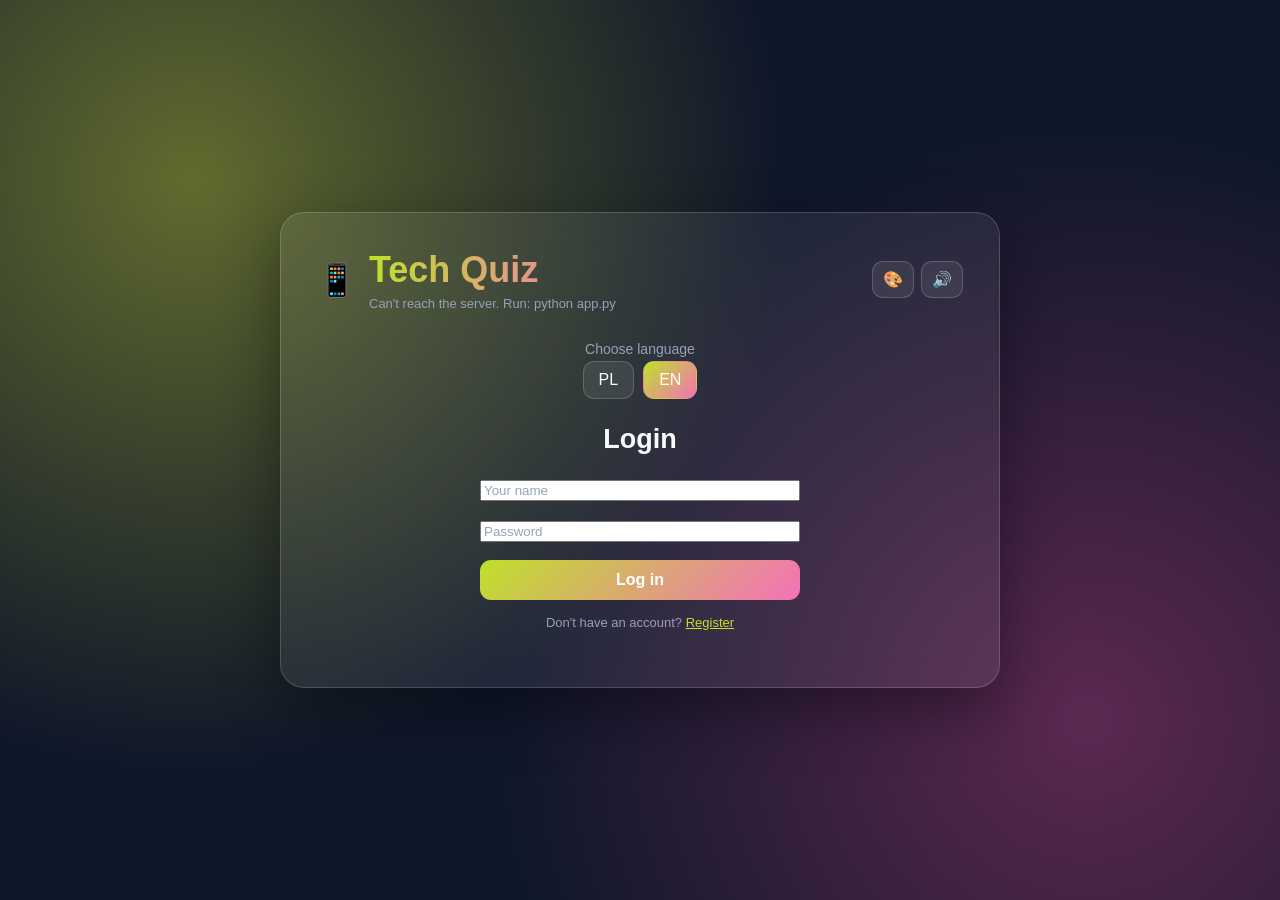
==== index.html @ 25a09308 "Przeniesienie index.html poza folder templates" ====
<!DOCTYPE html>
<html lang="pl">
 <!-- Metadane strony, tytuł i podłączenie arkusza stylów. -->
 <head>
  <meta charset="utf-8"/>
  <meta content="width=device-width, initial-scale=1" name="viewport"/>
  <meta content="#111827" name="theme-color"/>
  <title>
   Quiz
  </title>
  <link href="/static/style.css" rel="stylesheet"/>
 </head>
 <body>
  <!-- Główny panel aplikacji; zawiera ekran startowy, quiz i podsumowanie. -->
  <div class="card">
   <!-- Nagłówek z nazwą quizu oraz przyciskami motywu i dźwięku. -->
   <header class="top">
    <div class="logo-title">
     <span class="logo">
      📱
     </span>
     <div class="titles">
      <h1 data-i18n="title" id="main-title">
       Quiz o technologii
      </h1>
      <p id="db-info">
      </p>
     </div>
    </div>
    <div class="top-actions">
     <button class="small-btn" id="theme-btn" title="Motyw" type="button">
      🎨
     </button>
     <button class="small-btn" id="sound-btn" title="D&zacute;wi&eogon;k" type="button">
      🔊
     </button>
    </div>
   </header>
   <!-- Ekran konfiguracji: język, liczba pytań, kategoria, tryb i trudność. -->
<!-- Ekran startowy z dodaną sekcją logowania -->
<div id="start-screen">
  
<!-- W pełni przetłumaczalna sekcja logowania/rejestracji -->
<div id="auth-box">
  
  <!-- Wybierz język -->
  <div class="field-group" style="margin-bottom: 20px;">
    <p data-i18n="chooseLang">Wybierz język</p>
    <div class="lang">
      <button type="button" data-lang="pl" class="active">PL</button>
      <button type="button" data-lang="en">EN</button>
    </div>
  </div>

  <!-- Formularz Logowania -->
  <div id="login-view">
    <h2 data-i18n="loginTitle">Zaloguj się</h2>
    <div class="name-label">
      <input type="text" id="loginUser" data-i18n-placeholder="namePlaceholder" placeholder="Nazwa użytkownika" required>
      <input type="password" id="loginPass" data-i18n-placeholder="passwordPlaceholder" placeholder="Hasło" required>
    </div>
    <button type="button" id="login-submit-btn" data-i18n="loginBtn">Zaloguj</button>
    <p style="margin-top:15px; font-size:13px; color:var(--muted);">
      <span data-i18n="noAccount">Nie masz konta? </span><a href="#" id="go-to-signup" data-i18n="registerLink" style="color:var(--accent1);">Zarejestruj się</a>
    </p>
  </div>

  <!-- Formularz Rejestracji -->
  <div id="signup-view" hidden>
    <h2 data-i18n="signupTitle">Stwórz konto</h2>
    <div class="name-label">
      <input type="text" id="signupUser" data-i18n-placeholder="namePlaceholder" placeholder="Wybierz login" required>
      <input type="password" id="signupPass" data-i18n-placeholder="passwordPlaceholder" placeholder="Wybierz hasło" required>
    </div>
    <button type="button" id="signup-submit-btn" data-i18n="signupBtn">Zarejestruj</button>
    <p style="margin-top:15px; font-size:13px; color:var(--muted);">
      <span data-i18n="haveAccount">Masz już konto? </span><a href="#" id="go-to-login" data-i18n="loginLink" style="color:var(--accent1);">Zaloguj się</a>
    </p>
  </div>
</div>
  <!-- UKRYTA KONFIGURACJA QUIZU (Pokaże się po zalogowaniu) -->
  <div id="quiz-config-view" style="display:none; width:100%; flex-direction:column; align-items:center; gap:17px;">
    <div id="quiz-picker" class="field-group">
      <p data-i18n="chooseQuiz"></p>
      <div id="quiz-buttons" class="choices"></div>
    </div>
    
    <div class="field-group">
      <p data-i18n="choosePack"></p>
      <div id="pack-buttons" class="choices"></div>
    </div>

    <div class="field-group">
      <p data-i18n="chooseCategory"></p>
      <div id="category-buttons" class="choices"></div>
    </div>

    <div class="field-group">
      <p data-i18n="chooseMode"></p>
      <div class="choices">
        <button type="button" data-mode="classic" class="active" data-i18n="classic"></button>
        <button type="button" data-mode="survival" data-i18n="survival"></button>
        <button type="button" data-mode="blitz" data-i18n="blitz"></button>
        <button type="button" data-mode="duel" data-i18n="duel"></button>
        <button type="button" data-mode="daily" data-i18n="daily"></button>
      </div>
    </div>

    <div id="players-config" class="player-config" hidden>
      <label>
        <span data-i18n="player1"></span>
        <input type="text" id="player1-name" value="">
      </label>
      <label>
        <span data-i18n="player2"></span>
        <input type="text" id="player2-name" value="">
      </label>
    </div>

    <div class="field-group">
      <p data-i18n="chooseDifficulty"></p>
      <div class="choices">
        <button type="button" data-difficulty="easy" data-i18n="easy"></button>
        <button type="button" data-difficulty="medium" class="active" data-i18n="medium"></button>
        <button type="button" data-difficulty="hard" data-i18n="hard"></button>
      </div>
    </div>

    <!-- Poprawiony przycisk wylogowania z obsługą języków -->
    <div class="field-group" style="margin-top: 10px; margin-bottom: 5px;">
     <button type="button" id="logout-btn" data-i18n="logoutBtn" style="background: rgba(239, 68, 68, 0.2); border-color: var(--bad); color: #fca5a5;">
    ← Wyloguj
     </button>
    </div>

    <button type="button" id="start-btn" data-i18n="start"></button>
  </div>

</div>
   <!-- Ekran rozgrywki: pasek postępu, zegar, koła ratunkowe i odpowiedzi. -->
   <section hidden="" id="quiz">
    <div class="quiz-toolbar">
     <span id="mode-label">
     </span>
     <button data-i18n="pause" id="pause-btn" type="button">
      ⏸ Pauza
     </button>
    </div>
    <div class="bar">
     <div id="bar-fill">
     </div>
    </div>
    <p id="progress">
    </p>
    <div class="timer-row">
     <div class="timer">
      <div id="timer-fill">
      </div>
     </div>
     <span id="timer-text">
     </span>
    </div>
    <!-- Jednorazowe pomoce w trakcie gry. -->
    <div class="lifelines" id="lifelines">
     <button id="fifty-btn" type="button">
      🌓 50/50
     </button>
     <button id="time-btn" type="button">
      ⏱ +10 s
     </button>
    </div>
    <h2 id="question">
    </h2>
    <img alt="" hidden="" id="question-image"/>
    <div id="answers">
    </div>
    <p hidden="" id="feedback">
    </p>
    <p hidden="" id="explanation">
    </p>
    <div aria-live="polite" class="badge-live" id="badge-live">
    </div>
    <button hidden="" id="next" type="button">
    </button>
    <div hidden="" id="pause-screen">
     <h2 data-i18n="paused" id="pause-title">
      Pauza
     </h2>
     <button data-i18n="resume" id="resume-btn" type="button">
      ▶ Wzn&oacute;w
     </button>
     <button data-i18n="restart" id="restart-btn" type="button">
      &orarr; Wr&oacute;&cacute; do menu
     </button>
    </div>
   </section>
   <!-- Ekran końcowy: wynik, odznaki, zapis i ranking. -->
   <section hidden="" id="end">
    <div aria-hidden="true" id="confetti">
    </div>
    <h2 id="result">
    </h2>
    <div class="badges" id="badges">
    </div>
    <div hidden="" id="duel-result">
    </div>
    <label class="name-label">
     <span data-i18n="namePlaceholder">
      Twoje imi&eogon;
     </span>
     <input data-i18n-placeholder="namePlaceholder" id="name" maxlength="40" placeholder="Twoje imi&eogon;" hidden/>
    </label>
    <button data-i18n="save" id="save" type="button">
     Zapisz wynik
    </button>
    <button data-i18n="again" id="again" type="button">
     Zagraj jeszcze raz
    </button>
    <h3 id="rank-title">
    </h3>
    <div class="choices" id="rank-tabs">
    </div>
    <ol id="ranking">
    </ol>
   </section>
  </div>
  <!-- Logika gry znajduje się w pliku JavaScript. -->
  <script src="/static/script.js">
  </script>
 </body>
</html>
---- static/style.css ----
/* Kolory i zmienne globalne używane w całym interfejsie. */
:root {
  --text:#f8fafc;
  --muted:#94a3b8;
  --accent1:#bfe02c;
  --accent2:#f472b6;
  --good:#22c55e;
  --bad:#ef4444;
  --panel:rgba(255,255,255,.07);
  --border:rgba(255,255,255,.17);
  --base:#0f172a
}
* {
  box-sizing:border-box
}
/* Układ całej strony i tło aplikacji. */
body {
  margin:0;
  min-height:100vh;
  padding:24px;
  display:flex;
  align-items:center;
  justify-content:center;
  font-family:"Segoe UI",Arial,sans-serif;
  color:var(--text);
  background:radial-gradient(circle at 15% 20%,rgba(209,223,52,.42),transparent 45%),radial-gradient(circle at 85% 80%,rgba(236,72,153,.35),transparent 45%),var(--base);
  background-attachment:fixed;
  transition:background .3s,color .3s
}
.card {
  position:relative;
  overflow:hidden;
  width:100%;
  max-width:720px;
  padding:clamp(20px,4vw,36px);
  border-radius:24px;
  background:rgba(255,255,255,.07);
  border:1px solid var(--border);
  backdrop-filter:blur(16px);
  -webkit-backdrop-filter:blur(16px);
  box-shadow:0 20px 60px rgba(0,0,0,.4);
  animation:appear .45s ease
}
@keyframes appear {
  from {
    opacity:0;
    transform:translateY(12px)
  }
  to {
    opacity:1;
    transform:translateY(0)
  }
}
/* Typografia nagłówków. */
h1 {
  margin:0;
  font-size:clamp(27px,5vw,36px);
  background:linear-gradient(90deg,var(--accent1),var(--accent2));
  -webkit-background-clip:text;
  background-clip:text;
  color:transparent
}
h2 {
  font-size:clamp(21px,4vw,27px);
  line-height:1.35
}
h3 {
  margin-top:24px
}
/* Nagłówek, logo i przyciski ustawień. */
.top {
  display:flex;
  align-items:center;
  justify-content:space-between;
  gap:14px;
  margin-bottom:22px
}
.logo-title {
  display:flex;
  align-items:center;
  gap:12px;
  min-width:0
}
.logo {
  font-size:32px
}
.titles {
  display:flex;
  flex-direction:column;
  gap:5px
}
.titles p {
  margin:0;
  color:var(--muted);
  font-size:13px
}
.top-actions {
  display:flex;
  gap:7px
}
.small-btn {
  padding:8px 10px!important;
  min-width:0!important
}
/* Wspólne style przycisków oraz ich stany aktywne i wyłączone. */
button {
  font:inherit
}
.lang,.choices,/* Przyciski pomocy 50/50 i dodatkowego czasu. */
.lifelines {
  display:flex;
  flex-wrap:wrap;
  justify-content:center;
  gap:9px
}
.lang button,.choices button,.small-btn,.lifelines button,#pause-btn,#restart-btn {
  padding:9px 15px;
  color:var(--text);
  cursor:pointer;
  background:rgba(255,255,255,.08);
  border:1px solid var(--border);
  border-radius:11px;
  transition:transform .18s,background .18s,border-color .18s
}
.lang button:hover,.choices button:hover,.small-btn:hover,.lifelines button:hover,#pause-btn:hover,#restart-btn:hover {
  background:rgba(255,255,255,.16);
  transform:translateY(-1px)
}
.lang button.active,.choices button.active,#start-btn,#resume-btn,#next,#save,#end #again {
  background:linear-gradient(135deg,var(--accent1),var(--accent2));
  border-color:transparent;
  color:white
}
.choices button:disabled,button:disabled {
  opacity:.45;
  cursor:not-allowed;
  transform:none
}
/* Układ pól wyboru na ekranie startowym. */
.choices {
  margin-top:8px
}
/* Odstępy i wygląd sekcji ustawień. */
.field-group {
  width:100%;
  display:flex;
  flex-direction:column;
  align-items:center;
  gap:4px
}
.field-group>p,#start-screen>p {
  margin:0;
  color:var(--muted);
  font-size:14px
}
#start-screen {
  display:flex;
  flex-direction:column;
  align-items:center;
  gap:17px;
  padding:8px 0;
  animation:appear .4s ease
}
#quiz-picker {
  display:flex;
  flex-direction:column;
  align-items:center;
  gap:7px
}
#quiz-picker[hidden],[hidden] {
  display:none!important
}
#start-btn,#resume-btn {
  padding:14px 44px;
  font-weight:750;
  font-size:19px;
  border:0;
  border-radius:14px;
  cursor:pointer;
  transition:transform .2s,filter .2s
}
#start-btn:hover,#resume-btn:hover,#next:hover,#save:hover,#again:hover {
  filter:brightness(1.08);
  transform:translateY(-2px)
}
/* Stopka strony i odnośnik do repozytorium. */
.footer {
  display:flex;
  flex-direction:column;
  align-items:center;
  gap:6px;
  margin-top:3px;
  font-size:12px;
  color:var(--muted)
}
.footer a {
  color:var(--accent1);
  font-weight:700;
  text-decoration:none
}
.footer a:hover {
  text-decoration:underline
}
/* Pasek narzędzi rozgrywki i etykieta trybu. */
.quiz-toolbar {
  display:flex;
  align-items:center;
  justify-content:space-between;
  gap:10px;
  margin-bottom:12px
}
#mode-label {
  font-size:13px;
  color:var(--muted)
}
#pause-btn {
  font-size:13px;
  font-weight:700
}
/* Pasek postępu pytań. */
.bar {
  height:9px;
  background:rgba(255,255,255,.12);
  border-radius:999px;
  overflow:hidden;
  margin-bottom:12px
}
#bar-fill {
  height:100%;
  width:0;
  background:linear-gradient(90deg,var(--accent1),var(--accent2));
  border-radius:999px;
  transition:width .3s
}
#progress {
  margin:0 0 10px;
  color:var(--muted);
  font-size:14px
}
/* Zegar i pasek czasu na odpowiedź. */
.timer-row {
  display:flex;
  align-items:center;
  gap:12px;
  margin-bottom:15px
}
.timer {
  flex:1;
  height:6px;
  background:rgba(255,255,255,.12);
  border-radius:999px;
  overflow:hidden
}
#timer-fill {
  height:100%;
  width:100%;
  background:var(--accent2);
  transition:width .1s linear
}
#timer-fill.low {
  background:var(--bad)
}
#timer-text {
  min-width:45px;
  text-align:right;
  font-weight:700;
  font-variant-numeric:tabular-nums
}
.lifelines {
  justify-content:flex-start;
  margin:4px 0 12px
}
.lifelines button {
  font-size:13px
}
.lifelines button:disabled {
  opacity:.4
}
/* Treść pytania, opcjonalny obraz i przyciski odpowiedzi. */
#question {
  margin:12px 0 18px
}
#question-image {
  display:block;
  max-width:100%;
  max-height:300px;
  object-fit:contain;
  margin:0 auto 18px;
  border-radius:14px;
  border:1px solid var(--border)
}
#answers {
  counter-reset:answer
}
#answers button {
  counter-increment:answer;
  display:flex;
  align-items:center;
  gap:13px;
  width:100%;
  margin:10px 0;
  padding:12px 15px;
  text-align:left;
  color:var(--text);
  cursor:pointer;
  background:rgba(255,255,255,.07);
  border:1px solid var(--border);
  border-radius:13px;
  transition:background .2s,border-color .2s,transform .2s;
  animation:appear .3s ease
}
#answers button:before {
  content:counter(answer,upper-alpha);
  flex:none;
  width:30px;
  height:30px;
  display:flex;
  align-items:center;
  justify-content:center;
  border-radius:50%;
  font-weight:800;
  color:#111827;
  background:linear-gradient(135deg,var(--accent1),var(--accent2))
}
#answers button:hover {
  background:rgba(255,255,255,.14);
  border-color:var(--accent1);
  transform:translateX(4px)
}
#answers button.good {
  background:rgba(34,197,94,.25);
  border-color:var(--good)
}
#answers button.bad {
  background:rgba(239,68,68,.25);
  border-color:var(--bad)
}
#answers button.removed {
  visibility:hidden;
  pointer-events:none
}
/* Komunikaty o poprawnej/błędnej odpowiedzi i wyjaśnienie. */
#feedback {
  margin:14px 0 0;
  font-size:17px;
  font-weight:700;
  animation:appear .25s ease
}
#feedback.good {
  color:#86efac
}
#feedback.bad {
  color:#fca5a5
}
#explanation {
  margin:12px 0 0;
  padding:12px 14px;
  border-radius:12px;
  background:rgba(255,255,255,.08);
  border-left:4px solid var(--accent1)
}
#next {
  display:block;
  margin:18px 0 0 auto;
  padding:12px 23px;
  font-weight:700;
  color:white;
  border:0;
  border-radius:12px;
  cursor:pointer
}
/* Nakładka widoczna po wstrzymaniu gry. */
#pause-screen {
  display:flex;
  flex-direction:column;
  align-items:center;
  gap:15px;
  padding:34px 0
}
#quiz.paused>*:not(#pause-screen) {
  display:none
}
#pause-title {
  margin:0;
  font-size:28px
}
#restart-btn {
  padding:10px 24px
}
/* Ekran podsumowania i zapis wyniku. */
#result {
  font-size:clamp(23px,4vw,30px);
  line-height:1.4;
  margin:0 0 16px
}
.name-label {
  display:flex;
  gap:10px;
  align-items:center;
  flex-wrap:wrap;
  margin:16px 0 8px;
  color:var(--muted);
  font-size:14px
}
#end input,.player-config input {
  min-width:0;
  padding:11px 13px;
  color:var(--text);
  background:rgba(255,255,255,.08);
  border:1px solid var(--border);
  border-radius:10px;
  font:inherit
}
#end input {
  flex:1
}
input::placeholder {
  color:var(--muted)
}
#end>button {
  padding:11px 17px;
  margin:0 7px 8px 0;
  color:white;
  cursor:pointer;
  border:0;
  border-radius:11px;
  background:linear-gradient(135deg,var(--accent1),var(--accent2));
  transition:transform .2s
}
#end>button:disabled {
  opacity:.55;
  cursor:not-allowed
}
/* Ranking wyników. */
#rank-title {
  margin:18px 0 0
}
#rank-tabs {
  justify-content:flex-start;
  margin:8px 0 12px
}
#rank-tabs button {
  padding:6px 13px;
  font-size:14px
}
#ranking {
  padding-left:23px
}
#ranking li {
  padding:8px 0;
  border-bottom:1px solid rgba(255,255,255,.1);
  overflow-wrap:anywhere
}
#ranking li.empty {
  list-style:none;
  color:var(--muted)
}
/* Pola wpisywania nazw graczy w trybie pojedynku. */
.player-config {
  width:100%;
  display:flex;
  justify-content:center;
  gap:10px;
  flex-wrap:wrap
}
.player-config label {
  display:flex;
  flex-direction:column;
  gap:5px;
  color:var(--muted);
  font-size:13px
}
.player-config input {
  width:170px
}
/* Odznaki i krótkie komunikaty zdobytych osiągnięć. */
.badges {
  display:flex;
  flex-wrap:wrap;
  gap:8px;
  margin:10px 0 16px
}
.badge {
  padding:7px 11px;
  border-radius:999px;
  background:rgba(255,255,255,.12);
  border:1px solid var(--border);
  font-weight:700;
  font-size:13px
}
.badge-live {
  color:var(--accent1);
  font-size:13px;
  margin-top:8px
}
/* Podsumowanie trybu dla dwóch graczy. */
#duel-result {
  padding:12px;
  margin:10px 0;
  border-radius:12px;
  background:rgba(255,255,255,.08);
  font-weight:700
}
/* Warstwa i animacja konfetti po zakończeniu gry. */
#confetti {
  position:absolute;
  inset:0;
  pointer-events:none;
  overflow:hidden;
  z-index:3
}
#confetti i {
  position:absolute;
  top:-15px;
  width:8px;
  height:13px;
  border-radius:2px;
  background:var(--accent1);
  animation:fall 2.5s ease-in forwards
}
#confetti i:nth-child(3n) {
  background:var(--accent2)
}
#confetti i:nth-child(3n + 1) {
  background:#60a5fa
}
@keyframes fall {
  to {
    transform:translate(var(--drift),700px) rotate(720deg);
    opacity:.2
  }
}
/* Alternatywne motywy kolorystyczne. */
.theme-blue {
  --accent1:#38bdf8;
  --accent2:#6366f1;
  --base:#0b1224
}
.theme-purple {
  --accent1:#c084fc;
  --accent2:#f472b6;
  --base:#21102e
}
.theme-green {
  --accent1:#4ade80;
  --accent2:#2dd4bf;
  --base:#052e2b
}
.theme-light {
  --text:#172033;
  --muted:#526078;
  --panel:rgba(255,255,255,.7);
  --border:rgba(15,23,42,.16);
  --base:#eef2ff;
  background:radial-gradient(circle at 10% 15%,#d9f99d,transparent 45%),radial-gradient(circle at 90% 85%,#fbcfe8,transparent 45%),#eef2ff
}
.theme-light .card {
  background:rgba(255,255,255,.66);
  box-shadow:0 20px 60px rgba(30,41,59,.15)
}
.theme-light #answers button,.theme-light .lang button,.theme-light .choices button,.theme-light .small-btn,.theme-light .lifelines button,.theme-light #pause-btn,.theme-light #restart-btn {
  color:var(--text);
  background:rgba(255,255,255,.52)
}
.theme-light .choices button.active,.theme-light .lang button.active {
  background:linear-gradient(135deg,var(--accent1),var(--accent2));
  color:#172033
}
.theme-light #answers button.good {
  background:rgba(34,197,94,.2)
}
.theme-light #answers button.bad {
  background:rgba(239,68,68,.18)
}
/* Dostosowanie układu do wąskich ekranów, np. telefonów. */
@media(max-width:520px) {
  body {
    padding:10px;
    align-items:flex-start
  }
  .card {
    padding:18px 15px;
    border-radius:18px;
    margin:5px 0
  }
  .top {
    align-items:flex-start
  }
  .logo {
    font-size:27px
  }
  .top-actions {
    flex-shrink:0
  }
  .choices button {
    padding:8px 11px;
    font-size:14px
  }
  .name-label {
    align-items:stretch;
    flex-direction:column
  }
  .player-config input {
    width:145px
  }
  #end>button {
    margin-right:4px
  }
  .quiz-toolbar {
    align-items:flex-start
  }
}
#auth-box {
  width: 100%;
  max-width: 320px;
  text-align: center;
}
#auth-box input {
  width: 100%;
  margin-bottom: 10px;
}
#login-submit-btn, #signup-submit-btn {
  width: 100%;
  padding: 11px;
  font-weight: 700;
  border-radius: 11px;
  border: 0;
  cursor: pointer;
  background: linear-gradient(135deg, var(--accent1), var(--accent2));
  color: white;
}
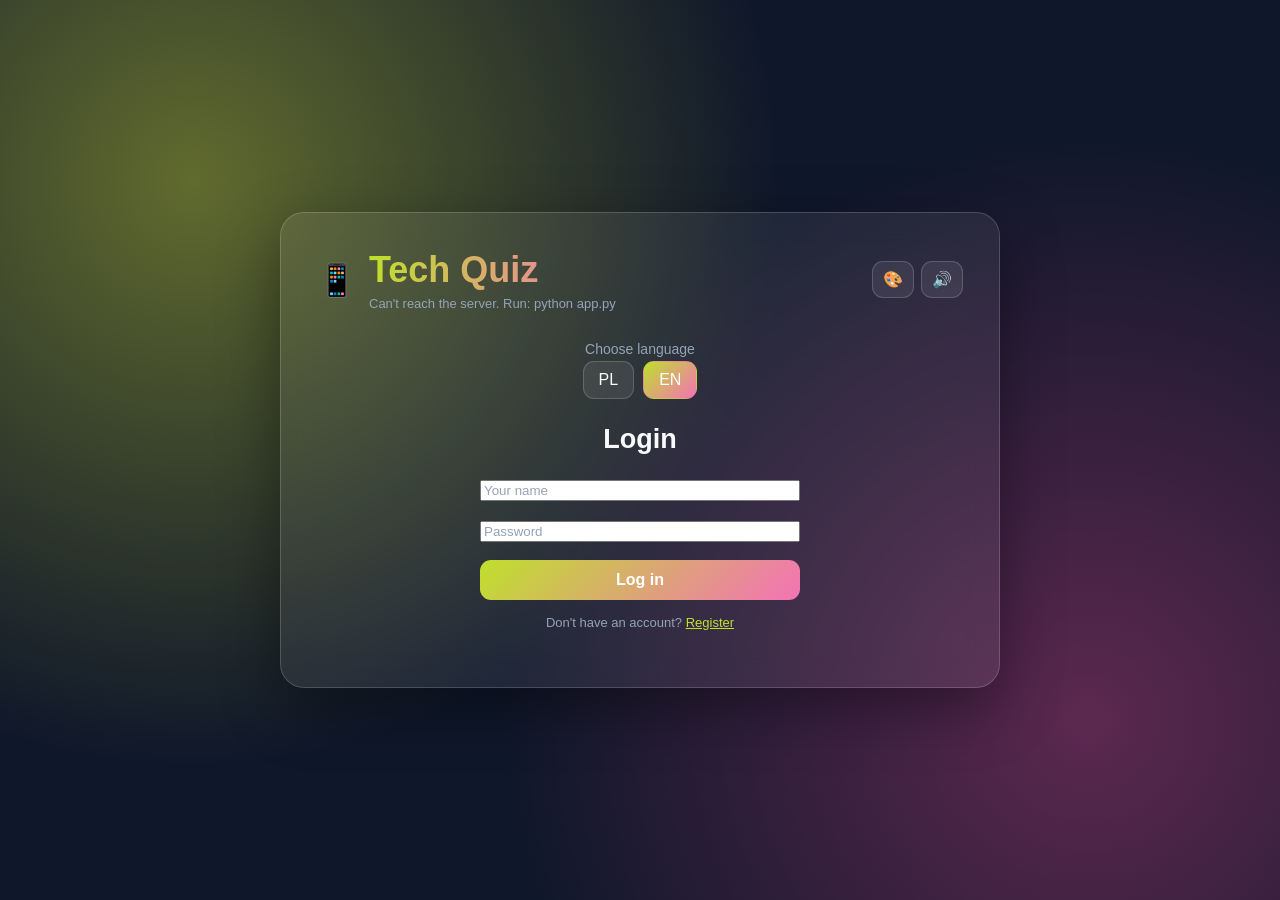
==== commit 647b022a: "Poprawa ścieżek do plików CSS i JS w index.html" ====
--- a/index.html
+++ b/index.html
@@ -8,7 +8,7 @@
   <title>
    Quiz
   </title>
-  <link href="/static/style.css" rel="stylesheet"/>
+  <link href="static/style.css" rel="stylesheet"/>
  </head>
  <body>
   <!-- Główny panel aplikacji; zawiera ekran startowy, quiz i podsumowanie. -->
@@ -225,7 +225,7 @@
    </section>
   </div>
   <!-- Logika gry znajduje się w pliku JavaScript. -->
-  <script src="/static/script.js">
+  <script src="static/script.js">
   </script>
  </body>
 </html>
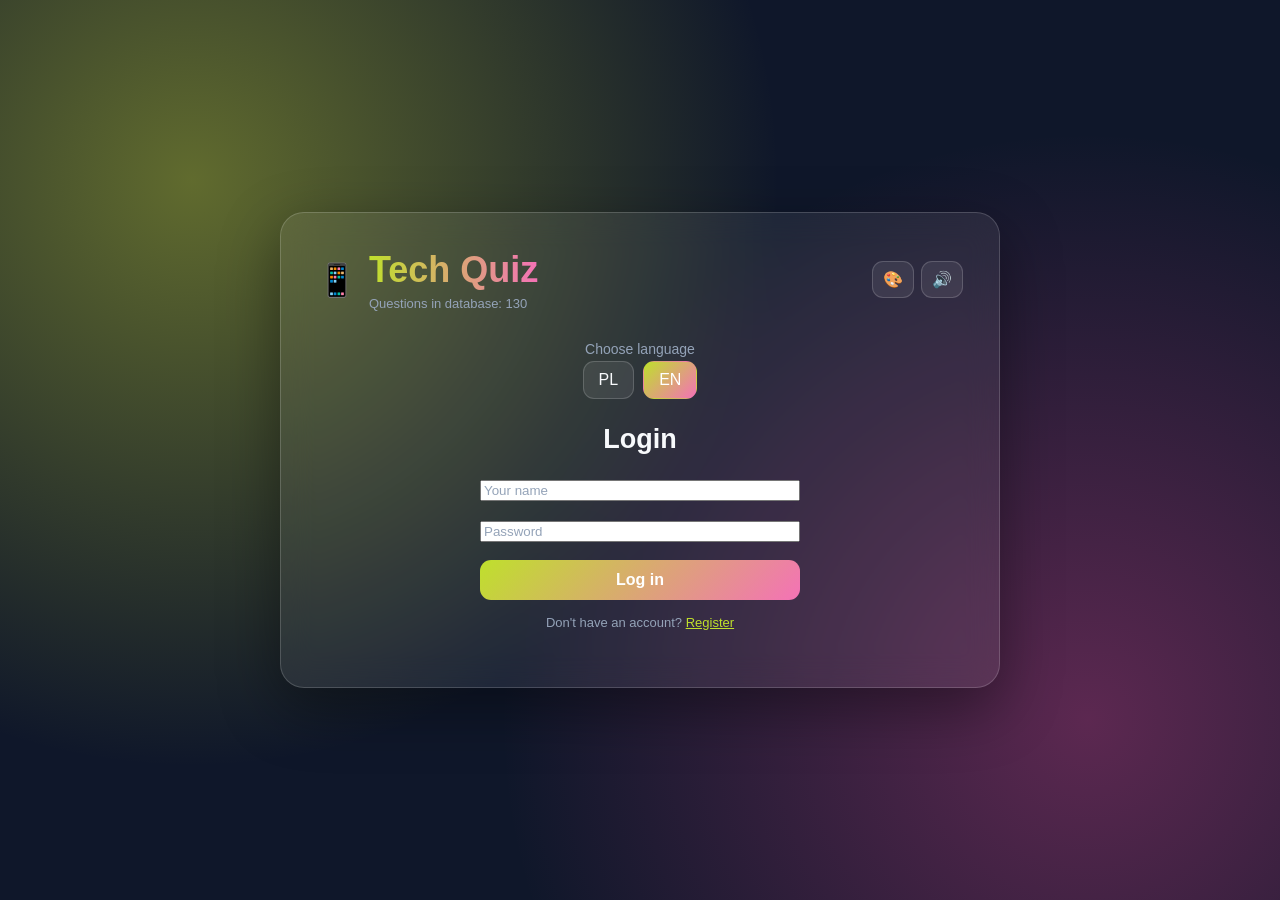
==== commit cd0dc8d5: "Naprawa braku dostępności pytań" ====
--- a/index.html
+++ b/index.html
@@ -225,6 +225,8 @@
    </section>
   </div>
   <!-- Logika gry znajduje się w pliku JavaScript. -->
+  <script src="static/questions.js">
+  </script>
   <script src="static/script.js">
   </script>
  </body>
